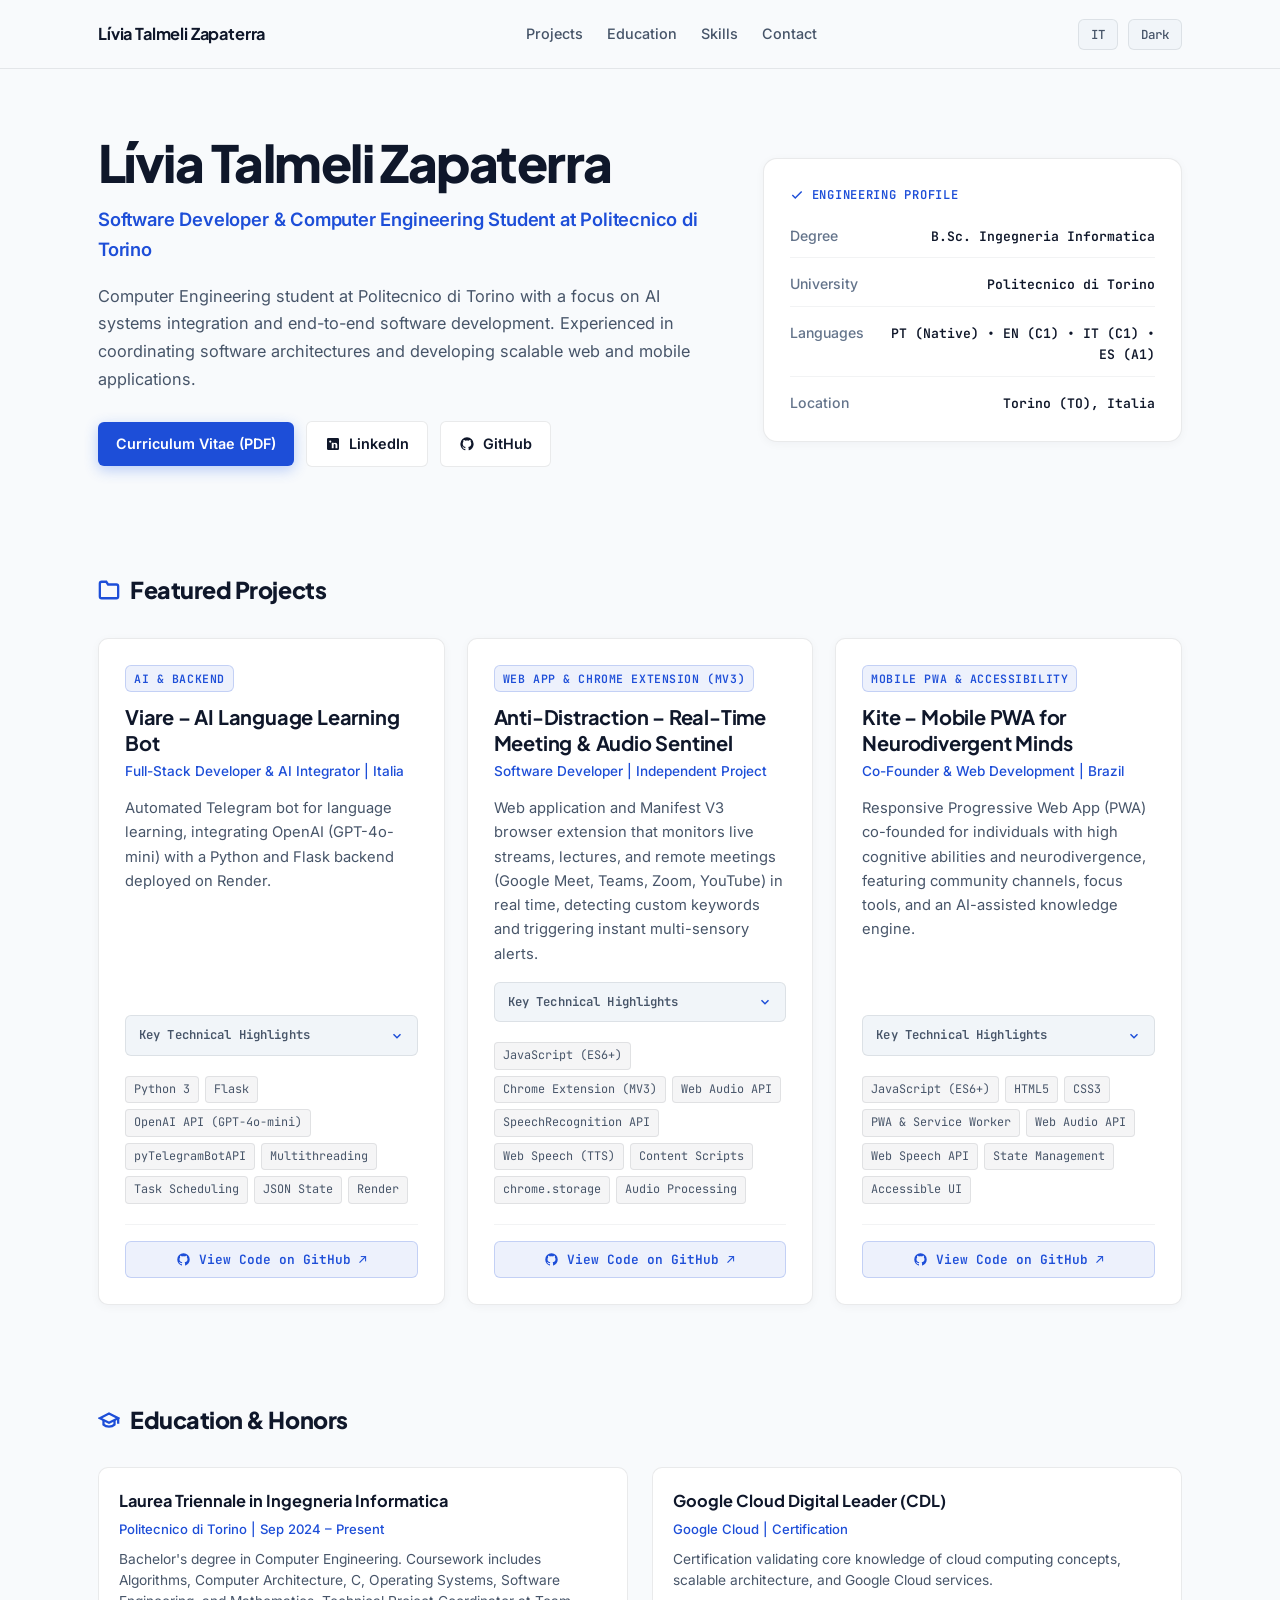
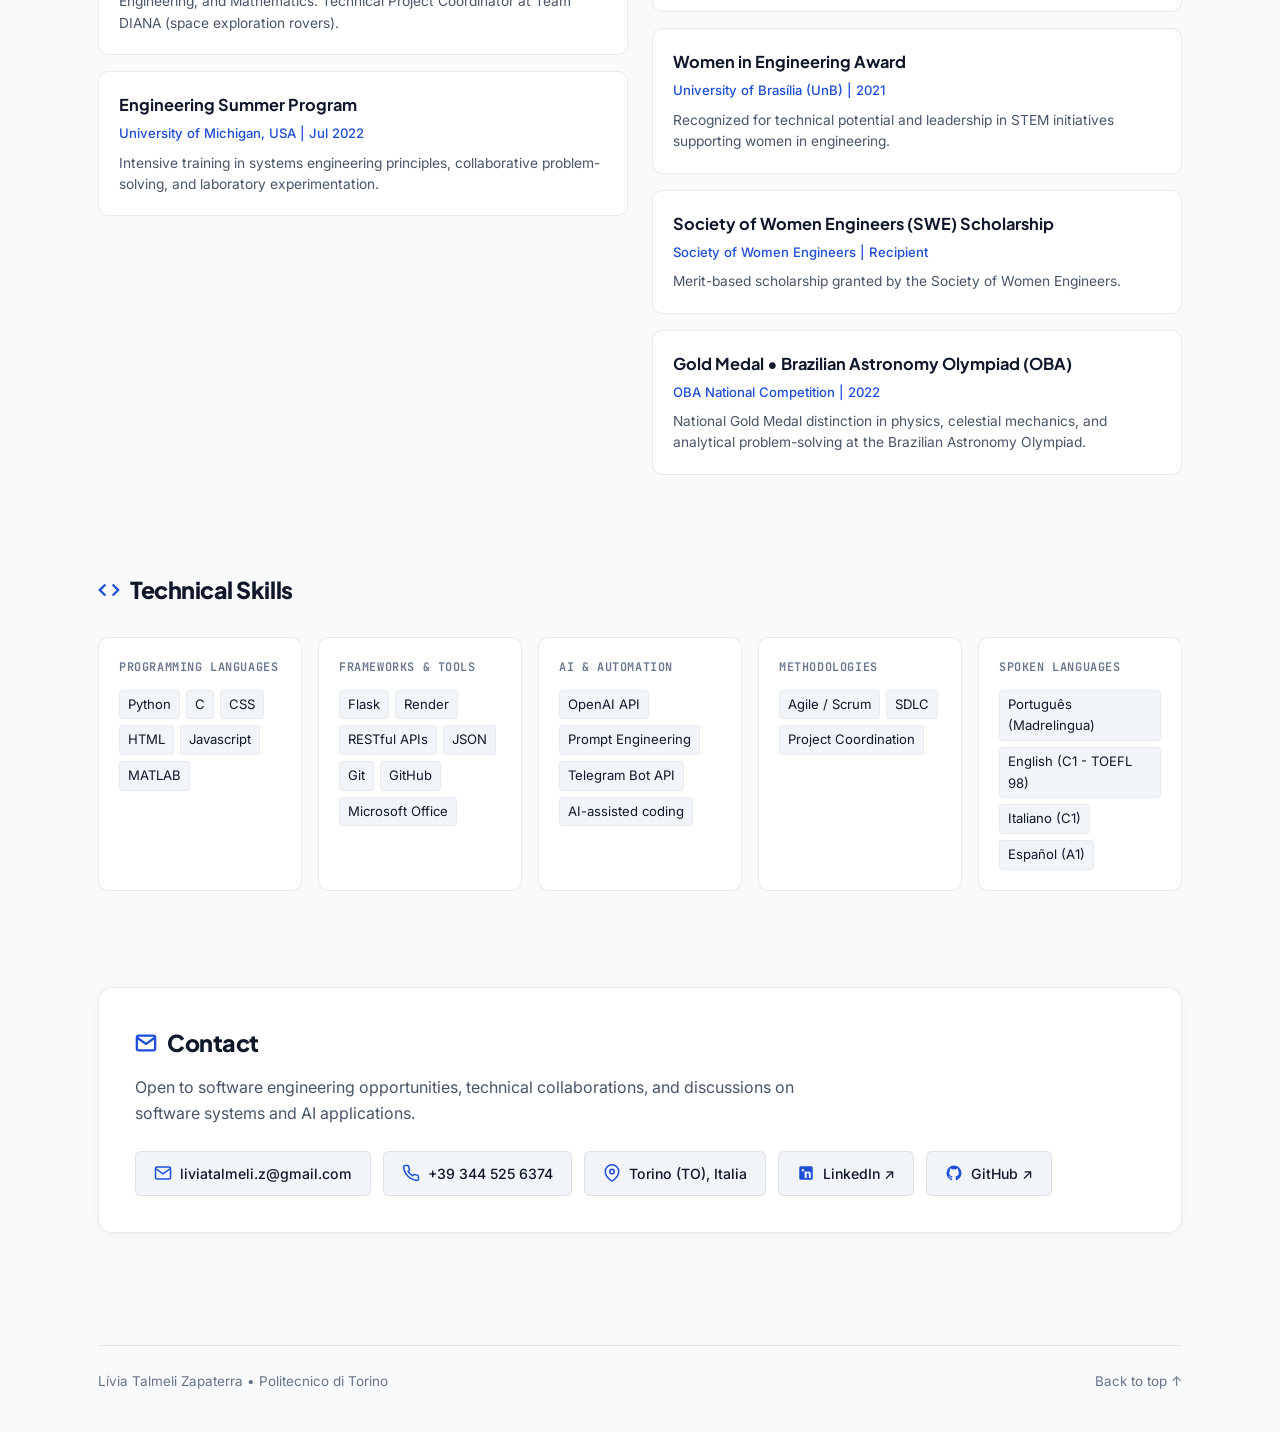
==== index.html @ f9a580f0 "Add files via upload" ====
<!DOCTYPE html>
<html lang="en" data-theme="light">
<head>
  <meta charset="UTF-8">
  <meta name="viewport" content="width=device-width, initial-scale=1.0">
  <title>Lívia Talmeli Zapaterra — Software Developer & Computer Engineering</title>
  <meta name="description" content="Portfolio of Lívia Talmeli Zapaterra — Computer Engineering student at Politecnico di Torino with focus on AI systems integration and end-to-end software development.">
  <meta name="author" content="Lívia Talmeli Zapaterra">

  <!-- Typography -->
  <link rel="preconnect" href="https://fonts.googleapis.com">
  <link rel="preconnect" href="https://fonts.gstatic.com" crossorigin>
  <link href="https://fonts.googleapis.com/css2?family=Inter:wght@400;500;600;700&family=JetBrains+Mono:wght@400;500;600&family=Plus+Jakarta+Sans:wght@600;700;800&display=swap" rel="stylesheet">

  <!-- Favicon / Tab Logo -->
  <link rel="icon" type="image/svg+xml" href="assets/favicon.svg">
  <link rel="icon" type="image/png" sizes="32x32" href="assets/favicon.png">
  <link rel="apple-touch-icon" href="assets/favicon.png">

  <link rel="stylesheet" href="css/style.css">
</head>
<body>

  <!-- Navigation Header -->
  <header class="site-header">
    <div class="container nav-wrap">
      <a href="#home" class="brand-link">
        <span>Lívia Talmeli Zapaterra</span>
      </a>

      <nav class="nav-links">
        <a href="#projects" class="nav-item" data-i18n="navProjects">Projects</a>
        <a href="#education" class="nav-item" data-i18n="navEducation">Education</a>
        <a href="#skills" class="nav-item" data-i18n="navSkills">Skills</a>
        <a href="#contact" class="nav-item" data-i18n="navContact">Contact</a>
      </nav>

      <div class="nav-actions">
        <button id="lang-toggle" class="ctrl-btn" aria-label="Toggle language">IT</button>
        <button id="theme-toggle" class="ctrl-btn" aria-label="Toggle dark/light theme">Dark</button>
      </div>
    </div>
  </header>

  <main class="container">

    <!-- Hero Section (2-Column Architecture) -->
    <section id="home" class="hero-section">
      <div class="hero-grid">

        <!-- Left Column: Biography & Core Actions -->
        <div>
          <h1 class="hero-title">Lívia Talmeli Zapaterra</h1>
          <div class="hero-subtitle" data-i18n="heroSubtitle">
            Software Developer & Computer Engineering Student at Politecnico di Torino
          </div>

          <p class="hero-text" data-i18n="heroText">
            Computer Engineering student at Politecnico di Torino with a focus on AI systems integration and end-to-end software development. Experienced in coordinating software architectures and developing scalable web and mobile applications.
          </p>

          <div class="hero-actions-row">
            <a href="assets/docs/Livia_Talmeli_Zapaterra_CV.html" target="_blank" class="btn-main btn-main-primary" data-i18n="btnResume">
              <svg width="16" height="16" viewBox="0 0 24 24" fill="none" stroke="currentColor" stroke-width="2"><path d="M14 2H6a2 2 0 0 0-2 2v16a2 2 0 0 0 2 2h12a2 2 0 0 0 2-2V8z"></path><polyline points="14 2 14 8 20 8"></polyline><line x1="16" y1="13" x2="8" y2="13"></line><line x1="16" y1="17" x2="8" y2="17"></line></svg>
              <span>Curriculum Vitae (PDF)</span>
            </a>

            <a href="https://www.linkedin.com/in/livia-talmeli-zapaterra" target="_blank" rel="noopener noreferrer" class="btn-main btn-main-outline">
              <svg width="16" height="16" viewBox="0 0 24 24" fill="currentColor"><path d="M19 3a2 2 0 0 1 2 2v14a2 2 0 0 1-2 2H5a2 2 0 0 1-2-2V5a2 2 0 0 1 2-2h14m-.5 15.5v-5.3a3.26 3.26 0 0 0-3.26-3.26c-.85 0-1.84.52-2.28 1.3v-1.11h-2.79v8.37h2.79v-4.93c0-.77.62-1.4 1.39-1.4a1.4 1.4 0 0 1 1.4 1.4v4.93h2.75M6.46 10.9h2.76v8.37H6.46v-8.37M7.84 6.78a1.62 1.62 0 1 0 0 3.24 1.62 1.62 0 0 0 0-3.24z"/></svg>
              <span>LinkedIn</span>
            </a>

            <a href="https://github.com/LiviaTalmeli" target="_blank" rel="noopener noreferrer" class="btn-main btn-main-outline">
              <svg width="16" height="16" viewBox="0 0 24 24" fill="currentColor"><path d="M12 2A10 10 0 0 0 2 12c0 4.42 2.87 8.17 6.84 9.5.5.08.66-.23.66-.5v-1.69c-2.77.6-3.36-1.34-3.36-1.34-.46-1.16-1.11-1.47-1.11-1.47-.91-.62.07-.6.07-.6 1 .07 1.53 1.03 1.53 1.03.87 1.52 2.34 1.07 2.91.83.1-.65.35-1.09.63-1.34-2.22-.25-4.55-1.11-4.55-4.92 0-1.11.38-2 1.03-2.71-.1-.25-.45-1.29.1-2.64 0 0 .84-.27 2.75 1.02.79-.22 1.65-.33 2.5-.33.85 0 1.71.11 2.5.33 1.91-1.29 2.75-1.02 2.75-1.02.55 1.35.2 2.39.1 2.64.65.71 1.03 1.6 1.03 2.71 0 3.82-2.34 4.66-4.57 4.91.36.31.69.92.69 1.85V21c0 .27.16.59.67.5C19.14 20.16 22 16.42 22 12A10 10 0 0 0 12 2z"/></svg>
              <span>GitHub</span>
            </a>
          </div>
        </div>

        <!-- Right Column: Candidate Overview Card -->
        <aside class="hero-overview-card" aria-label="Candidate Overview">
          <div class="overview-card-header">
            <svg width="14" height="14" viewBox="0 0 24 24" fill="none" stroke="currentColor" stroke-width="2.5"><polyline points="20 6 9 17 4 12"></polyline></svg>
            <span data-i18n="overviewCardHeader">Engineering Profile</span>
          </div>

          <div class="overview-item">
            <span class="overview-label" data-i18n="ovDegree">Degree</span>
            <span class="overview-value">B.Sc. Ingegneria Informatica</span>
          </div>

          <div class="overview-item">
            <span class="overview-label" data-i18n="ovUni">University</span>
            <span class="overview-value">Politecnico di Torino</span>
          </div>

          <div class="overview-item">
            <span class="overview-label" data-i18n="ovLanguages">Languages</span>
            <span class="overview-value">PT (Native) • EN (C1) • IT (C1) • ES (A1)</span>
          </div>

          <div class="overview-item">
            <span class="overview-label" data-i18n="ovLocation">Location</span>
            <span class="overview-value">Torino (TO), Italia</span>
          </div>
        </aside>

      </div>
    </section>

    <!-- Selected Projects Section (3 Projects With Code) -->
    <section id="projects" class="section">
      <div class="section-head">
        <h2 class="section-title">
          <svg width="22" height="22" viewBox="0 0 24 24" fill="none" stroke="currentColor" stroke-width="2.5"><path d="M22 19a2 2 0 0 1-2 2H4a2 2 0 0 1-2-2V5a2 2 0 0 1 2-2h5l2 3h9a2 2 0 0 1 2 2z"></path></svg>
          <span data-i18n="secProjectsTitle">Featured Projects</span>
        </h2>
      </div>

      <div class="projects-grid">

        <!-- Project 1: Viare -->
        <article class="project-card" data-category="ai">
          <div class="card-top-meta">
            <span class="card-tag-pill">AI & Backend</span>
          </div>

          <h3 class="project-title">Viare – AI Language Learning Bot</h3>
          <div class="project-affiliation" data-i18n="p1Affiliation">Full-Stack Developer & AI Integrator | Italia</div>

          <p class="project-desc-text" data-i18n="p1Desc">
            Automated Telegram bot for language learning, integrating OpenAI (GPT-4o-mini) with a Python and Flask backend deployed on Render.
          </p>

          <details class="project-details">
            <summary class="project-details-toggle">
              <span class="toggle-text" data-i18n="toggleTechDetails">Key Technical Highlights</span>
              <svg class="toggle-icon" width="14" height="14" viewBox="0 0 24 24" fill="none" stroke="currentColor" stroke-width="2.5"><polyline points="6 9 12 15 18 9"></polyline></svg>
            </summary>
            <div class="project-details-content">
              <ul class="project-key-points">
                <li data-i18n="p1Key1"><strong>Real-Time Grammar Correction:</strong> Monitors group chat messages and validates Italian syntax using OpenAI (GPT-4o-mini). Sends structured corrections (error, fix, explanation) via private message (DM) to encourage learning without public embarrassment.</li>
                <li data-i18n="p1Key2"><strong>Dynamic Daily Challenges:</strong> Automated background scheduler that creates daily conversation prompts across weighted difficulty levels (A1 to B1) and everyday Italian scenarios, tracking history in JSON to prevent repetition.</li>
                <li data-i18n="p1Key3"><strong>Multithreaded Cloud Architecture:</strong> Concurrently runs the Flask web server (for Render cloud health checks), the Telegram long-polling service, and the background task scheduler in a single thread-safe Python process.</li>
              </ul>
            </div>
          </details>

          <div class="tech-badges-wrap">
            <span class="tech-badge">Python 3</span>
            <span class="tech-badge">Flask</span>
            <span class="tech-badge">OpenAI API (GPT-4o-mini)</span>
            <span class="tech-badge">pyTelegramBotAPI</span>
            <span class="tech-badge">Multithreading</span>
            <span class="tech-badge">Task Scheduling</span>
            <span class="tech-badge">JSON State</span>
            <span class="tech-badge">Render</span>
          </div>

          <div class="card-code-action">
            <a href="https://github.com/LiviaTalmeli/tutor-italiano" target="_blank" rel="noopener noreferrer" class="btn-code-link">
              <svg width="15" height="15" viewBox="0 0 24 24" fill="currentColor"><path d="M12 2A10 10 0 0 0 2 12c0 4.42 2.87 8.17 6.84 9.5.5.08.66-.23.66-.5v-1.69c-2.77.6-3.36-1.34-3.36-1.34-.46-1.16-1.11-1.47-1.11-1.47-.91-.62.07-.6.07-.6 1 .07 1.53 1.03 1.53 1.03.87 1.52 2.34 1.07 2.91.83.1-.65.35-1.09.63-1.34-2.22-.25-4.55-1.11-4.55-4.92 0-1.11.38-2 1.03-2.71-.1-.25-.45-1.29.1-2.64 0 0 .84-.27 2.75 1.02.79-.22 1.65-.33 2.5-.33.85 0 1.71.11 2.5.33 1.91-1.29 2.75-1.02 2.75-1.02.55 1.35.2 2.39.1 2.64.65.71 1.03 1.6 1.03 2.71 0 3.82-2.34 4.66-4.57 4.91.36.31.69.92.69 1.85V21c0 .27.16.59.67.5C19.14 20.16 22 16.42 22 12A10 10 0 0 0 12 2z"/></svg>
              <span data-i18n="btnViewCode">View Code on GitHub ↗</span>
            </a>
          </div>
        </article>

        <!-- Project 2: Anti-Distraction Sentinel -->
        <article class="project-card" data-category="audio-extension">
          <div class="card-top-meta">
            <span class="card-tag-pill">Web App & Chrome Extension (MV3)</span>
          </div>

          <h3 class="project-title">Anti-Distraction – Real-Time Meeting & Audio Sentinel</h3>
          <div class="project-affiliation">Software Developer | Independent Project</div>

          <p class="project-desc-text" data-i18n="p2Desc">
            Web application and Manifest V3 browser extension that monitors live streams, lectures, and remote meetings (Google Meet, Teams, Zoom, YouTube) in real time, detecting custom keywords and triggering instant multi-sensory alerts.
          </p>

          <details class="project-details">
            <summary class="project-details-toggle">
              <span class="toggle-text" data-i18n="toggleTechDetails">Key Technical Highlights</span>
              <svg class="toggle-icon" width="14" height="14" viewBox="0 0 24 24" fill="none" stroke="currentColor" stroke-width="2.5"><polyline points="6 9 12 15 18 9"></polyline></svg>
            </summary>
            <div class="project-details-content">
              <ul class="project-key-points">
                <li data-i18n="p2Key1"><strong>Real-Time Stream Monitoring & Subtitle Extraction:</strong> Manifest V3 browser extension with content scripts targeting live caption streams in Google Meet, Teams, Zoom, and YouTube, alongside a browser engine for local audio/video file processing.</li>
                <li data-i18n="p2Key2"><strong>Multi-Sensory Alert Pipeline:</strong> Instantaneous dispatch of coordinated alerts upon keyword detection—synthesizing alert frequencies via the Web Audio API, flashing peripheral screen borders, sending system desktop notifications, and triggering native Web Speech TTS.</li>
                <li data-i18n="p2Key3"><strong>Bi-Directional State Sync & Audio Gain:</strong> Seamless bi-directional synchronization between the web dashboard and extension popup via chrome.storage.local, with real-time decibel VU meter visualization and customizable audio gain (1x–5x).</li>
              </ul>
            </div>
          </details>

          <div class="tech-badges-wrap">
            <span class="tech-badge">JavaScript (ES6+)</span>
            <span class="tech-badge">Chrome Extension (MV3)</span>
            <span class="tech-badge">Web Audio API</span>
            <span class="tech-badge">SpeechRecognition API</span>
            <span class="tech-badge">Web Speech (TTS)</span>
            <span class="tech-badge">Content Scripts</span>
            <span class="tech-badge">chrome.storage</span>
            <span class="tech-badge">Audio Processing</span>
          </div>

          <div class="card-code-action">
            <a href="https://github.com/LiviaTalmeli/anti-distraction" target="_blank" rel="noopener noreferrer" class="btn-code-link">
              <svg width="15" height="15" viewBox="0 0 24 24" fill="currentColor"><path d="M12 2A10 10 0 0 0 2 12c0 4.42 2.87 8.17 6.84 9.5.5.08.66-.23.66-.5v-1.69c-2.77.6-3.36-1.34-3.36-1.34-.46-1.16-1.11-1.47-1.11-1.47-.91-.62.07-.6.07-.6 1 .07 1.53 1.03 1.53 1.03.87 1.52 2.34 1.07 2.91.83.1-.65.35-1.09.63-1.34-2.22-.25-4.55-1.11-4.55-4.92 0-1.11.38-2 1.03-2.71-.1-.25-.45-1.29.1-2.64 0 0 .84-.27 2.75 1.02.79-.22 1.65-.33 2.5-.33.85 0 1.71.11 2.5.33 1.91-1.29 2.75-1.02 2.75-1.02.55 1.35.2 2.39.1 2.64.65.71 1.03 1.6 1.03 2.71 0 3.82-2.34 4.66-4.57 4.91.36.31.69.92.69 1.85V21c0 .27.16.59.67.5C19.14 20.16 22 16.42 22 12A10 10 0 0 0 12 2z"/></svg>
              <span data-i18n="btnViewCode">View Code on GitHub ↗</span>
            </a>
          </div>
        </article>

        <!-- Project 3: Kite -->
        <article class="project-card" data-category="platform">
          <div class="card-top-meta">
            <span class="card-tag-pill">Mobile PWA & Accessibility</span>
          </div>

          <h3 class="project-title">Kite – Mobile PWA for Neurodivergent Minds</h3>
          <div class="project-affiliation" data-i18n="p3Affiliation">Co-Founder & Web Development | Brazil</div>

          <p class="project-desc-text" data-i18n="p3Desc">
            Responsive Progressive Web App (PWA) co-founded for individuals with high cognitive abilities and neurodivergence, featuring community channels, focus tools, and an AI-assisted knowledge engine.
          </p>

          <details class="project-details">
            <summary class="project-details-toggle">
              <span class="toggle-text" data-i18n="toggleTechDetails">Key Technical Highlights</span>
              <svg class="toggle-icon" width="14" height="14" viewBox="0 0 24 24" fill="none" stroke="currentColor" stroke-width="2.5"><polyline points="6 9 12 15 18 9"></polyline></svg>
            </summary>
            <div class="project-details-content">
              <ul class="project-key-points">
                <li data-i18n="p3Key1"><strong>Progressive Web App Architecture:</strong> Built as an installable PWA with Service Worker offline caching, responsive mobile-first architecture, smartphone simulator, and local state persistence via localStorage.</li>
                <li data-i18n="p3Key2"><strong>Regulation & Audio Tools (Web Audio API):</strong> Synthesizes real-time soundscapes mathematically in-browser (Pink noise, 40Hz Gamma wave) using the Web Audio API without external audio files, alongside a 4-7-8 guided breathing visualizer and hyperfocus timers.</li>
                <li data-i18n="p3Key3"><strong>Community & Specialized AI:</strong> Features thematic channels with neurodivergent tone indicators (/gen, /srs) and an integrated assistant with native Web Speech synthesis for accessible reading.</li>
              </ul>
            </div>
          </details>

          <div class="tech-badges-wrap">
            <span class="tech-badge">JavaScript (ES6+)</span>
            <span class="tech-badge">HTML5</span>
            <span class="tech-badge">CSS3</span>
            <span class="tech-badge">PWA & Service Worker</span>
            <span class="tech-badge">Web Audio API</span>
            <span class="tech-badge">Web Speech API</span>
            <span class="tech-badge">State Management</span>
            <span class="tech-badge">Accessible UI</span>
          </div>

          <div class="card-code-action">
            <a href="https://github.com/LiviaTalmeli/kite-app" target="_blank" rel="noopener noreferrer" class="btn-code-link">
              <svg width="15" height="15" viewBox="0 0 24 24" fill="currentColor"><path d="M12 2A10 10 0 0 0 2 12c0 4.42 2.87 8.17 6.84 9.5.5.08.66-.23.66-.5v-1.69c-2.77.6-3.36-1.34-3.36-1.34-.46-1.16-1.11-1.47-1.11-1.47-.91-.62.07-.6.07-.6 1 .07 1.53 1.03 1.53 1.03.87 1.52 2.34 1.07 2.91.83.1-.65.35-1.09.63-1.34-2.22-.25-4.55-1.11-4.55-4.92 0-1.11.38-2 1.03-2.71-.1-.25-.45-1.29.1-2.64 0 0 .84-.27 2.75 1.02.79-.22 1.65-.33 2.5-.33.85 0 1.71.11 2.5.33 1.91-1.29 2.75-1.02 2.75-1.02.55 1.35.2 2.39.1 2.64.65.71 1.03 1.6 1.03 2.71 0 3.82-2.34 4.66-4.57 4.91.36.31.69.92.69 1.85V21c0 .27.16.59.67.5C19.14 20.16 22 16.42 22 12A10 10 0 0 0 12 2z"/></svg>
              <span data-i18n="btnViewCode">View Code on GitHub ↗</span>
            </a>
          </div>
        </article>

      </div>
    </section>

    <!-- Education & Honors (2-Column Grid) -->
    <section id="education" class="section">
      <div class="section-head">
        <h2 class="section-title">
          <svg width="22" height="22" viewBox="0 0 24 24" fill="none" stroke="currentColor" stroke-width="2.5"><path d="M22 10v6M2 10l10-5 10 5-10 5z"></path><path d="M6 12v5c3 3 9 3 12 0v-5"></path></svg>
          <span data-i18n="secEduTitle">Education & Honors</span>
        </h2>
      </div>

      <div class="edu-honors-grid">

        <!-- Column 1: Education -->
        <div class="info-column">
          <div class="info-box">
            <h3 class="info-box-title">Laurea Triennale in Ingegneria Informatica</h3>
            <div class="info-box-meta">Politecnico di Torino | Sep 2024 – Present</div>
            <p class="info-box-desc" data-i18n="eduPoliDesc">
              Bachelor's degree in Computer Engineering. Coursework includes Algorithms, Computer Architecture, C, Operating Systems, Software Engineering, and Mathematics. Technical Project Coordinator at Team DIANA (space exploration rovers).
            </p>
          </div>

          <div class="info-box">
            <h3 class="info-box-title">Engineering Summer Program</h3>
            <div class="info-box-meta">University of Michigan, USA | Jul 2022</div>
            <p class="info-box-desc" data-i18n="eduMichDesc">
              Intensive training in systems engineering principles, collaborative problem-solving, and laboratory experimentation.
            </p>
          </div>
        </div>

        <!-- Column 2: Certifications & Honors -->
        <div class="info-column">
          <div class="info-box">
            <h3 class="info-box-title">Google Cloud Digital Leader (CDL)</h3>
            <div class="info-box-meta">Google Cloud | Certification</div>
            <p class="info-box-desc" data-i18n="certGcpDesc">
              Certification validating core knowledge of cloud computing concepts, scalable architecture, and Google Cloud services.
            </p>
          </div>

          <div class="info-box">
            <h3 class="info-box-title">Women in Engineering Award</h3>
            <div class="info-box-meta">University of Brasília (UnB) | 2021</div>
            <p class="info-box-desc" data-i18n="awardUnbDesc">
              Recognized for technical potential and leadership in STEM initiatives supporting women in engineering.
            </p>
          </div>

          <div class="info-box">
            <h3 class="info-box-title">Society of Women Engineers (SWE) Scholarship</h3>
            <div class="info-box-meta">Society of Women Engineers | Recipient</div>
            <p class="info-box-desc" data-i18n="awardSweDesc">
              Merit-based scholarship granted by the Society of Women Engineers.
            </p>
          </div>

          <div class="info-box">
            <h3 class="info-box-title">Gold Medal • Brazilian Astronomy Olympiad (OBA)</h3>
            <div class="info-box-meta">OBA National Competition | 2022</div>
            <p class="info-box-desc" data-i18n="awardObaDesc">
              National Gold Medal distinction in physics, celestial mechanics, and analytical problem-solving at the Brazilian Astronomy Olympiad.
            </p>
          </div>
        </div>

      </div>
    </section>

    <!-- Skills Section -->
    <section id="skills" class="section">
      <div class="section-head">
        <h2 class="section-title">
          <svg width="22" height="22" viewBox="0 0 24 24" fill="none" stroke="currentColor" stroke-width="2.5"><polyline points="16 18 22 12 16 6"></polyline><polyline points="8 6 2 12 8 18"></polyline></svg>
          <span data-i18n="secSkillsTitle">Technical Skills</span>
        </h2>
      </div>

      <div class="skills-grid">
        <div class="skill-category-card">
          <h3 class="skill-cat-title" data-i18n="catLang">Programming Languages</h3>
          <div class="skill-chips-wrap">
            <span class="skill-chip">Python</span>
            <span class="skill-chip">C</span>
            <span class="skill-chip">CSS</span>
            <span class="skill-chip">HTML</span>
            <span class="skill-chip">Javascript</span>
            <span class="skill-chip">MATLAB</span>
          </div>
        </div>

        <div class="skill-category-card">
          <h3 class="skill-cat-title" data-i18n="catTech">Frameworks & Tools</h3>
          <div class="skill-chips-wrap">
            <span class="skill-chip">Flask</span>
            <span class="skill-chip">Render</span>
            <span class="skill-chip">RESTful APIs</span>
            <span class="skill-chip">JSON</span>
            <span class="skill-chip">Git</span>
            <span class="skill-chip">GitHub</span>
            <span class="skill-chip">Microsoft Office</span>
          </div>
        </div>

        <div class="skill-category-card">
          <h3 class="skill-cat-title" data-i18n="catAI">AI & Automation</h3>
          <div class="skill-chips-wrap">
            <span class="skill-chip">OpenAI API</span>
            <span class="skill-chip">Prompt Engineering</span>
            <span class="skill-chip">Telegram Bot API</span>
            <span class="skill-chip">AI-assisted coding</span>
          </div>
        </div>

        <div class="skill-category-card">
          <h3 class="skill-cat-title" data-i18n="catMethod">Methodologies</h3>
          <div class="skill-chips-wrap">
            <span class="skill-chip">Agile / Scrum</span>
            <span class="skill-chip">SDLC</span>
            <span class="skill-chip">Project Coordination</span>
          </div>
        </div>

        <div class="skill-category-card">
          <h3 class="skill-cat-title" data-i18n="catSpoken">Spoken Languages</h3>
          <div class="skill-chips-wrap">
            <span class="skill-chip">Português (Madrelingua)</span>
            <span class="skill-chip">English (C1 - TOEFL 98)</span>
            <span class="skill-chip">Italiano (C1)</span>
            <span class="skill-chip">Español (A1)</span>
          </div>
        </div>
      </div>
    </section>

    <!-- Contact Section -->
    <section id="contact" class="section">
      <div class="contact-card-box">
        <h2 class="section-title" style="margin-bottom: 12px;">
          <svg width="22" height="22" viewBox="0 0 24 24" fill="none" stroke="currentColor" stroke-width="2.5"><path d="M4 4h16c1.1 0 2 .9 2 2v12c0 1.1-.9 2-2 2H4c-1.1 0-2-.9-2-2V6c0-1.1.9-2 2-2z"></path><polyline points="22,6 12,13 2,6"></polyline></svg>
          <span data-i18n="secContactTitle">Contact</span>
        </h2>
        <p class="contact-intro-text" data-i18n="contactIntro">
          Open to software engineering opportunities, technical collaborations, and discussions on software systems and AI applications.
        </p>

        <div class="contact-pills-row">
          <a href="mailto:liviatalmeli.z@gmail.com" class="contact-pill-item">
            <svg width="18" height="18" viewBox="0 0 24 24" fill="none" stroke="currentColor" stroke-width="2"><path d="M4 4h16c1.1 0 2 .9 2 2v12c0 1.1-.9 2-2 2H4c-1.1 0-2-.9-2-2V6c0-1.1.9-2 2-2z"></path><polyline points="22,6 12,13 2,6"></polyline></svg>
            <span>liviatalmeli.z@gmail.com</span>
          </a>

          <a href="tel:+393445256374" class="contact-pill-item">
            <svg width="18" height="18" viewBox="0 0 24 24" fill="none" stroke="currentColor" stroke-width="2"><path d="M22 16.92v3a2 2 0 0 1-2.18 2 19.79 19.79 0 0 1-8.63-3.07 19.5 19.5 0 0 1-6-6 19.79 19.79 0 0 1-3.07-8.67A2 2 0 0 1 4.11 2h3a2 2 0 0 1 2 1.72 12.84 12.84 0 0 0 .7 2.81 2 2 0 0 1-.45 2.11L8.09 9.91a16 16 0 0 0 6 6l1.27-1.27a2 2 0 0 1 2.11-.45 12.84 12.84 0 0 0 2.81.7A2 2 0 0 1 22 16.92z"></path></svg>
            <span>+39 344 525 6374</span>
          </a>

          <div class="contact-pill-item" style="cursor: default;">
            <svg width="18" height="18" viewBox="0 0 24 24" fill="none" stroke="currentColor" stroke-width="2"><path d="M21 10c0 7-9 13-9 13s-9-6-9-13a9 9 0 0 1 18 0z"></path><circle cx="12" cy="10" r="3"></circle></svg>
            <span>Torino (TO), Italia</span>
          </div>

          <a href="https://www.linkedin.com/in/livia-talmeli-zapaterra" target="_blank" rel="noopener noreferrer" class="contact-pill-item">
            <svg width="18" height="18" viewBox="0 0 24 24" fill="currentColor"><path d="M19 3a2 2 0 0 1 2 2v14a2 2 0 0 1-2 2H5a2 2 0 0 1-2-2V5a2 2 0 0 1 2-2h14m-.5 15.5v-5.3a3.26 3.26 0 0 0-3.26-3.26c-.85 0-1.84.52-2.28 1.3v-1.11h-2.79v8.37h2.79v-4.93c0-.77.62-1.4 1.39-1.4a1.4 1.4 0 0 1 1.4 1.4v4.93h2.75M6.46 10.9h2.76v8.37H6.46v-8.37M7.84 6.78a1.62 1.62 0 1 0 0 3.24 1.62 1.62 0 0 0 0-3.24z"/></svg>
            <span>LinkedIn ↗</span>
          </a>

          <a href="https://github.com/LiviaTalmeli" target="_blank" rel="noopener noreferrer" class="contact-pill-item">
            <svg width="18" height="18" viewBox="0 0 24 24" fill="currentColor"><path d="M12 2A10 10 0 0 0 2 12c0 4.42 2.87 8.17 6.84 9.5.5.08.66-.23.66-.5v-1.69c-2.77.6-3.36-1.34-3.36-1.34-.46-1.16-1.11-1.47-1.11-1.47-.91-.62.07-.6.07-.6 1 .07 1.53 1.03 1.53 1.03.87 1.52 2.34 1.07 2.91.83.1-.65.35-1.09.63-1.34-2.22-.25-4.55-1.11-4.55-4.92 0-1.11.38-2 1.03-2.71-.1-.25-.45-1.29.1-2.64 0 0 .84-.27 2.75 1.02.79-.22 1.65-.33 2.5-.33.85 0 1.71.11 2.5.33 1.91-1.29 2.75-1.02 2.75-1.02.55 1.35.2 2.39.1 2.64.65.71 1.03 1.6 1.03 2.71 0 3.82-2.34 4.66-4.57 4.91.36.31.69.92.69 1.85V21c0 .27.16.59.67.5C19.14 20.16 22 16.42 22 12A10 10 0 0 0 12 2z"/></svg>
            <span>GitHub ↗</span>
          </a>
        </div>
      </div>
    </section>

    <!-- Footer -->
    <footer class="site-footer">
      <div>Lívia Talmeli Zapaterra • Politecnico di Torino</div>
      <a href="#home" class="footer-back-top">Back to top ↑</a>
    </footer>

  </main>

  <script src="js/main.js"></script>
</body>
</html>
---- css/style.css ----
/* ==========================================================================
   LÍVIA TALMELI ZAPATERRA — SOFTWARE ENGINEERING PORTFOLIO
   Neuroscience-Informed Palette (Trust, Analytical Competence & Precision)
   Balanced Wide Desktop Layout (1140px) with 2-Column Grid Architecture
   ========================================================================== */

:root {
  /* Dark Theme (Default) — Deep Slate & Precision Cobalt Sapphire */
  --bg-page: #0a0d14;
  --bg-surface: #101522;
  --bg-card: #151c2e;
  --bg-card-hover: #1c253d;
  --bg-pill: rgba(255, 255, 255, 0.05);

  --border: rgba(255, 255, 255, 0.08);
  --border-subtle: rgba(255, 255, 255, 0.05);
  --border-hover: rgba(96, 165, 250, 0.4);

  --text-primary: #f8fafc;
  --text-secondary: #94a3b8;
  --text-tertiary: #64748b;
  --text-inverse: #0a0d14;

  /* Neuroscience Accent: Royal Cobalt / Sapphire
     Proven to evoke trust, technical competence, analytical rigor and intelligence */
  --accent: #3b82f6;
  --accent-soft: rgba(59, 130, 246, 0.12);
  --accent-hover: #60a5fa;
  --accent-border: rgba(59, 130, 246, 0.25);

  --font-sans: 'Inter', -apple-system, BlinkMacSystemFont, 'Segoe UI', Roboto, sans-serif;
  --font-display: 'Plus Jakarta Sans', var(--font-sans);
  --font-mono: 'JetBrains Mono', monospace;

  /* Modern Wide Grid Layout */
  --container-width: 1140px;
  --radius-sm: 6px;
  --radius-md: 10px;
  --radius-lg: 14px;
  --radius-pill: 9999px;

  --shadow-card: 0 4px 16px rgba(0, 0, 0, 0.35);
  --shadow-hover: 0 12px 32px -4px rgba(0, 0, 0, 0.55);
  --transition: 180ms cubic-bezier(0.16, 1, 0.3, 1);
}

[data-theme="light"] {
  /* Light Theme — Crisp Slate White & Deep Sapphire */
  --bg-page: #f8fafc;
  --bg-surface: #f1f5f9;
  --bg-card: #ffffff;
  --bg-card-hover: #ffffff;
  --bg-pill: rgba(15, 23, 42, 0.04);

  --border: rgba(15, 23, 42, 0.09);
  --border-subtle: rgba(15, 23, 42, 0.05);
  --border-hover: rgba(37, 99, 235, 0.4);

  --text-primary: #0f172a;
  --text-secondary: #475569;
  --text-tertiary: #64748b;
  --text-inverse: #ffffff;

  --accent: #1d4ed8;
  --accent-soft: rgba(29, 78, 216, 0.08);
  --accent-hover: #2563eb;
  --accent-border: rgba(29, 78, 216, 0.2);

  --shadow-card: 0 2px 10px rgba(15, 23, 42, 0.04);
  --shadow-hover: 0 12px 28px -4px rgba(15, 23, 42, 0.1);
}

/* ==========================================================================
   Base Styles & Reset
   ========================================================================== */
*, *::before, *::after {
  box-sizing: border-box;
  margin: 0;
  padding: 0;
}

html {
  font-size: 16px;
  scroll-behavior: smooth;
  scroll-padding-top: 84px;
  -webkit-font-smoothing: antialiased;
  -moz-osx-font-smoothing: grayscale;
}

body {
  font-family: var(--font-sans);
  background-color: var(--bg-page);
  color: var(--text-primary);
  line-height: 1.65;
  transition: background-color var(--transition), color var(--transition);
  min-height: 100vh;
}

a {
  color: inherit;
  text-decoration: none;
  transition: color var(--transition);
}

button {
  font-family: inherit;
  border: none;
  background: none;
  cursor: pointer;
  color: inherit;
}

.container {
  max-width: var(--container-width);
  margin: 0 auto;
  padding: 0 28px;
}

/* ==========================================================================
   Header & Navigation
   ========================================================================== */
.site-header {
  position: sticky;
  top: 0;
  background-color: rgba(10, 13, 20, 0.88);
  backdrop-filter: blur(14px);
  -webkit-backdrop-filter: blur(14px);
  border-bottom: 1px solid var(--border);
  z-index: 100;
  transition: background-color var(--transition), border-color var(--transition);
}

[data-theme="light"] .site-header {
  background-color: rgba(248, 250, 252, 0.9);
}

.nav-wrap {
  display: flex;
  align-items: center;
  justify-content: space-between;
  height: 68px;
}

.brand-link {
  display: flex;
  align-items: center;
  gap: 12px;
  font-family: var(--font-display);
  font-weight: 700;
  font-size: 1.02rem;
  letter-spacing: -0.01em;
  color: var(--text-primary);
}

.brand-badge {
  width: 32px;
  height: 32px;
  border-radius: var(--radius-sm);
  background-color: var(--accent-soft);
  color: var(--accent);
  display: flex;
  align-items: center;
  justify-content: center;
  font-family: var(--font-mono);
  font-size: 0.82rem;
  font-weight: 700;
  border: 1px solid var(--accent-border);
}

.nav-links {
  display: flex;
  align-items: center;
  gap: 24px;
}

.nav-item {
  font-size: 0.9rem;
  color: var(--text-secondary);
  transition: color var(--transition);
  font-weight: 500;
}

.nav-item:hover {
  color: var(--accent);
}

.nav-actions {
  display: flex;
  align-items: center;
  gap: 10px;
}

.ctrl-btn {
  display: inline-flex;
  align-items: center;
  justify-content: center;
  padding: 6px 12px;
  border-radius: var(--radius-sm);
  border: 1px solid var(--border);
  background-color: var(--bg-surface);
  color: var(--text-secondary);
  font-family: var(--font-mono);
  font-size: 0.78rem;
  font-weight: 500;
  transition: all var(--transition);
  gap: 6px;
}

.ctrl-btn:hover {
  border-color: var(--border-hover);
  color: var(--text-primary);
  background-color: var(--bg-card);
}

/* ==========================================================================
   Hero Section (2-Column Balanced Architecture)
   ========================================================================== */
.hero-section {
  padding: 64px 0 56px;
}

.hero-grid {
  display: grid;
  grid-template-columns: 1.25fr 0.85fr;
  gap: 48px;
  align-items: center;
}

@media (max-width: 900px) {
  .hero-grid {
    grid-template-columns: 1fr;
    gap: 36px;
  }
}

.hero-title {
  font-family: var(--font-display);
  font-size: clamp(2.3rem, 4.2vw, 3.2rem);
  font-weight: 800;
  letter-spacing: -0.03em;
  line-height: 1.15;
  margin-bottom: 12px;
  color: var(--text-primary);
}

.hero-subtitle {
  font-size: 1.15rem;
  color: var(--accent);
  font-weight: 600;
  margin-bottom: 18px;
  letter-spacing: -0.01em;
}

.hero-text {
  font-size: 1.02rem;
  color: var(--text-secondary);
  line-height: 1.7;
  margin-bottom: 28px;
}

.hero-actions-row {
  display: flex;
  flex-wrap: wrap;
  align-items: center;
  gap: 12px;
}

.btn-main {
  display: inline-flex;
  align-items: center;
  gap: 8px;
  padding: 10px 18px;
  border-radius: var(--radius-sm);
  font-size: 0.9rem;
  font-weight: 600;
  transition: all var(--transition);
}

.btn-main-primary {
  background-color: var(--accent);
  color: #ffffff;
  box-shadow: 0 4px 14px rgba(37, 99, 235, 0.3);
}

.btn-main-primary:hover {
  background-color: var(--accent-hover);
  transform: translateY(-1px);
  box-shadow: 0 6px 20px rgba(37, 99, 235, 0.4);
}

.btn-main-outline {
  background-color: var(--bg-card);
  border: 1px solid var(--border);
  color: var(--text-primary);
}

.btn-main-outline:hover {
  border-color: var(--border-hover);
  background-color: var(--bg-card-hover);
  transform: translateY(-1px);
}

.inline-copy-indicator {
  font-size: 0.76rem;
  font-family: var(--font-mono);
  color: #38bdf8;
  margin-left: 4px;
  opacity: 0;
  transition: opacity var(--transition);
}

.inline-copy-indicator.visible {
  opacity: 1;
}

/* Candidate Fast-Facts Card (Right Column) */
.hero-overview-card {
  background-color: var(--bg-card);
  border: 1px solid var(--border);
  border-radius: var(--radius-lg);
  padding: 26px;
  box-shadow: var(--shadow-card);
  display: flex;
  flex-direction: column;
  gap: 14px;
}

.overview-card-header {
  font-family: var(--font-mono);
  font-size: 0.76rem;
  font-weight: 600;
  text-transform: uppercase;
  letter-spacing: 0.06em;
  color: var(--accent);
  margin-bottom: 4px;
  display: flex;
  align-items: center;
  gap: 8px;
}

.overview-item {
  display: flex;
  justify-content: space-between;
  align-items: baseline;
  font-size: 0.88rem;
  padding-bottom: 10px;
  border-bottom: 1px solid var(--border-subtle);
  gap: 16px;
}

.overview-item:last-child {
  border-bottom: none;
  padding-bottom: 0;
}

.overview-label {
  color: var(--text-tertiary);
  font-weight: 500;
}

.overview-value {
  color: var(--text-primary);
  font-weight: 600;
  text-align: right;
  font-family: var(--font-mono);
  font-size: 0.82rem;
}

/* ==========================================================================
   Section Headers & Interactive Filter
   ========================================================================== */
.section {
  padding: 48px 0;
}

.section-head {
  display: flex;
  align-items: flex-end;
  justify-content: space-between;
  flex-wrap: wrap;
  gap: 16px;
  margin-bottom: 28px;
}

.section-title {
  font-family: var(--font-display);
  font-size: 1.45rem;
  font-weight: 800;
  letter-spacing: -0.02em;
  color: var(--text-primary);
  display: flex;
  align-items: center;
  gap: 10px;
}

.section-title svg {
  color: var(--accent);
}

.filter-group {
  display: flex;
  flex-wrap: wrap;
  gap: 8px;
}

.filter-btn {
  font-family: var(--font-mono);
  font-size: 0.78rem;
  padding: 5px 12px;
  border-radius: var(--radius-pill);
  border: 1px solid var(--border);
  background-color: var(--bg-surface);
  color: var(--text-secondary);
  transition: all var(--transition);
}

.filter-btn:hover {
  color: var(--text-primary);
  border-color: var(--border-hover);
}

.filter-btn.active {
  background-color: var(--accent);
  color: #ffffff;
  border-color: var(--accent);
}

/* ==========================================================================
   Projects Section (2-Column Grid on Desktop)
   ========================================================================== */
.projects-grid {
  display: grid;
  grid-template-columns: repeat(3, 1fr);
  gap: 22px;
}

@media (max-width: 980px) {
  .projects-grid {
    grid-template-columns: repeat(2, 1fr);
  }
}

@media (max-width: 680px) {
  .projects-grid {
    grid-template-columns: 1fr;
  }
}

.project-card {
  background-color: var(--bg-card);
  border: 1px solid var(--border);
  border-radius: var(--radius-md);
  padding: 26px;
  box-shadow: var(--shadow-card);
  transition: all var(--transition);
  display: flex;
  flex-direction: column;
}

.project-card:hover {
  border-color: var(--border-hover);
  box-shadow: var(--shadow-hover);
  transform: translateY(-2px);
}

.card-top-meta {
  display: flex;
  align-items: center;
  justify-content: space-between;
  margin-bottom: 12px;
}

.card-tag-pill {
  font-family: var(--font-mono);
  font-size: 0.72rem;
  font-weight: 600;
  text-transform: uppercase;
  letter-spacing: 0.05em;
  color: var(--accent);
  background-color: var(--accent-soft);
  padding: 3px 8px;
  border-radius: var(--radius-sm);
  border: 1px solid var(--accent-border);
}

.card-period {
  font-family: var(--font-mono);
  font-size: 0.76rem;
  color: var(--text-tertiary);
}

.project-title {
  font-family: var(--font-display);
  font-size: 1.25rem;
  font-weight: 700;
  color: var(--text-primary);
  margin-bottom: 4px;
  letter-spacing: -0.01em;
  line-height: 1.3;
}

.project-affiliation {
  font-size: 0.85rem;
  color: var(--accent);
  font-weight: 500;
  margin-bottom: 14px;
}

.project-desc-text {
  font-size: 0.92rem;
  color: var(--text-secondary);
  line-height: 1.65;
  margin-bottom: 16px;
}

/* Expandable Details Container */
.project-details {
  margin-top: auto;
  margin-bottom: 16px;
  border: 1px solid var(--border);
  border-radius: var(--radius-sm);
  background-color: var(--bg-surface);
  transition: border-color var(--transition), background-color var(--transition);
}

.project-details[open] {
  border-color: var(--border-hover);
  background-color: var(--bg-card);
}

.project-details-toggle {
  display: flex;
  align-items: center;
  justify-content: space-between;
  padding: 9px 13px;
  cursor: pointer;
  list-style: none;
  user-select: none;
  font-family: var(--font-mono);
  font-size: 0.77rem;
  font-weight: 600;
  letter-spacing: 0.01em;
  color: var(--text-secondary);
  transition: all var(--transition);
}

.project-details-toggle::-webkit-details-marker {
  display: none;
}

.project-details-toggle:hover {
  color: var(--text-primary);
  background-color: var(--accent-soft);
}

.project-details-toggle:focus-visible {
  outline: 2px solid var(--accent);
  outline-offset: -2px;
}

.toggle-icon {
  transition: transform 0.24s cubic-bezier(0.16, 1, 0.3, 1);
  color: var(--accent);
  flex-shrink: 0;
}

.project-details[open] .toggle-icon {
  transform: rotate(180deg);
}

.project-details-content {
  border-top: 1px solid var(--border-subtle);
  padding: 12px 14px 14px;
  animation: detailsFadeIn 0.22s ease-out;
}

@keyframes detailsFadeIn {
  from {
    opacity: 0;
    transform: translateY(-4px);
  }
  to {
    opacity: 1;
    transform: translateY(0);
  }
}

.project-key-points {
  list-style: none;
  display: flex;
  flex-direction: column;
  gap: 10px;
  margin: 0;
  padding: 0;
}

.project-key-points li {
  font-size: 0.84rem;
  color: var(--text-secondary);
  line-height: 1.55;
  position: relative;
  padding-left: 18px;
}

.project-key-points li::before {
  content: '▸';
  position: absolute;
  left: 0;
  color: var(--accent);
  font-size: 0.95rem;
}

.project-key-points li strong {
  color: var(--text-primary);
  font-weight: 600;
}

.tech-badges-wrap {
  display: flex;
  flex-wrap: wrap;
  gap: 6px;
  margin-top: 4px;
}

.tech-badge {
  font-family: var(--font-mono);
  font-size: 0.74rem;
  padding: 3px 8px;
  border-radius: 4px;
  background-color: var(--bg-pill);
  border: 1px solid var(--border);
  color: var(--text-secondary);
}

.card-code-action {
  margin-top: 20px;
  padding-top: 16px;
  border-top: 1px solid var(--border-subtle);
  display: flex;
  align-items: center;
  justify-content: space-between;
}

.btn-code-link {
  display: inline-flex;
  align-items: center;
  gap: 8px;
  font-family: var(--font-mono);
  font-size: 0.8rem;
  font-weight: 600;
  color: var(--accent);
  background-color: var(--accent-soft);
  border: 1px solid var(--accent-border);
  padding: 7px 14px;
  border-radius: var(--radius-sm);
  transition: all var(--transition);
  text-decoration: none;
  width: 100%;
  justify-content: center;
}

.btn-code-link:hover {
  background-color: var(--accent);
  color: #ffffff;
  border-color: var(--accent);
  transform: translateY(-1px);
}

/* ==========================================================================
   Experience Timeline
   ========================================================================== */
.experience-timeline {
  display: flex;
  flex-direction: column;
  gap: 20px;
}

.exp-card {
  background-color: var(--bg-card);
  border: 1px solid var(--border);
  border-radius: var(--radius-md);
  padding: 24px;
  transition: all var(--transition);
}

.exp-card:hover {
  border-color: var(--border-hover);
}

.exp-card-header {
  display: flex;
  justify-content: space-between;
  align-items: baseline;
  flex-wrap: wrap;
  gap: 8px;
  margin-bottom: 4px;
}

.exp-role-title {
  font-family: var(--font-display);
  font-size: 1.12rem;
  font-weight: 700;
  color: var(--text-primary);
}

.exp-period {
  font-family: var(--font-mono);
  font-size: 0.76rem;
  color: var(--text-tertiary);
}

.exp-org-line {
  font-size: 0.88rem;
  color: var(--accent);
  font-weight: 500;
  margin-bottom: 12px;
}

.exp-bullets {
  list-style: none;
  display: flex;
  flex-direction: column;
  gap: 8px;
}

.exp-bullets li {
  font-size: 0.9rem;
  color: var(--text-secondary);
  line-height: 1.55;
  position: relative;
  padding-left: 18px;
}

.exp-bullets li::before {
  content: '—';
  position: absolute;
  left: 0;
  color: var(--text-tertiary);
}

/* ==========================================================================
   Education & Honors (2-Column Side by Side)
   ========================================================================== */
.edu-honors-grid {
  display: grid;
  grid-template-columns: 1fr 1fr;
  gap: 24px;
}

@media (max-width: 768px) {
  .edu-honors-grid {
    grid-template-columns: 1fr;
  }
}

.info-column {
  display: flex;
  flex-direction: column;
  gap: 16px;
}

.info-box {
  background-color: var(--bg-card);
  border: 1px solid var(--border);
  border-radius: var(--radius-md);
  padding: 20px;
  transition: all var(--transition);
}

.info-box:hover {
  border-color: var(--border-hover);
}

.info-box-title {
  font-family: var(--font-display);
  font-size: 1.02rem;
  font-weight: 700;
  color: var(--text-primary);
  margin-bottom: 4px;
}

.info-box-meta {
  font-size: 0.82rem;
  color: var(--accent);
  font-weight: 500;
  margin-bottom: 8px;
}

.info-box-desc {
  font-size: 0.86rem;
  color: var(--text-secondary);
  line-height: 1.55;
}

/* ==========================================================================
   Skills Matrix
   ========================================================================== */
.skills-grid {
  display: grid;
  grid-template-columns: repeat(auto-fit, minmax(200px, 1fr));
  gap: 16px;
}

.skill-category-card {
  background-color: var(--bg-card);
  border: 1px solid var(--border);
  border-radius: var(--radius-md);
  padding: 20px;
  transition: all var(--transition);
}

.skill-category-card:hover {
  border-color: var(--border-hover);
}

.skill-cat-title {
  font-family: var(--font-mono);
  font-size: 0.74rem;
  font-weight: 600;
  text-transform: uppercase;
  letter-spacing: 0.05em;
  color: var(--text-tertiary);
  margin-bottom: 12px;
}

.skill-chips-wrap {
  display: flex;
  flex-wrap: wrap;
  gap: 6px;
}

.skill-chip {
  font-size: 0.82rem;
  padding: 3px 8px;
  border-radius: 4px;
  background-color: var(--bg-surface);
  border: 1px solid var(--border-subtle);
  color: var(--text-primary);
}

/* ==========================================================================
   Contact Section
   ========================================================================== */
.contact-card-box {
  background-color: var(--bg-card);
  border: 1px solid var(--border);
  border-radius: var(--radius-lg);
  padding: 36px;
  box-shadow: var(--shadow-card);
}

.contact-intro-text {
  font-size: 1rem;
  color: var(--text-secondary);
  line-height: 1.65;
  margin-bottom: 24px;
  max-width: 680px;
}

.contact-pills-row {
  display: flex;
  flex-wrap: wrap;
  gap: 12px;
}

.contact-pill-item {
  display: inline-flex;
  align-items: center;
  gap: 8px;
  padding: 10px 18px;
  border-radius: var(--radius-sm);
  background-color: var(--bg-surface);
  border: 1px solid var(--border);
  font-size: 0.88rem;
  font-weight: 500;
  color: var(--text-primary);
  transition: all var(--transition);
}

.contact-pill-item:hover {
  border-color: var(--border-hover);
  color: var(--accent);
  background-color: var(--bg-card-hover);
  transform: translateY(-1px);
}

.contact-pill-item svg {
  color: var(--accent);
  flex-shrink: 0;
}

/* ==========================================================================
   Footer
   ========================================================================== */
.site-footer {
  margin-top: 64px;
  padding: 24px 0 40px;
  border-top: 1px solid var(--border);
  font-size: 0.84rem;
  color: var(--text-tertiary);
  display: flex;
  align-items: center;
  justify-content: space-between;
  flex-wrap: wrap;
  gap: 12px;
}

.footer-back-top {
  color: var(--text-tertiary);
  transition: color var(--transition);
}

.footer-back-top:hover {
  color: var(--accent);
}

/* ==========================================================================
   Print Stylesheet
   ========================================================================== */
@media print {
  body {
    background: #ffffff !important;
    color: #000000 !important;
  }
  .site-header, .filter-group, .hero-actions-row, .site-footer {
    display: none !important;
  }
  .project-card, .exp-card, .info-box {
    border: 1px solid #e0e0e0 !important;
    box-shadow: none !important;
    page-break-inside: avoid;
  }
}
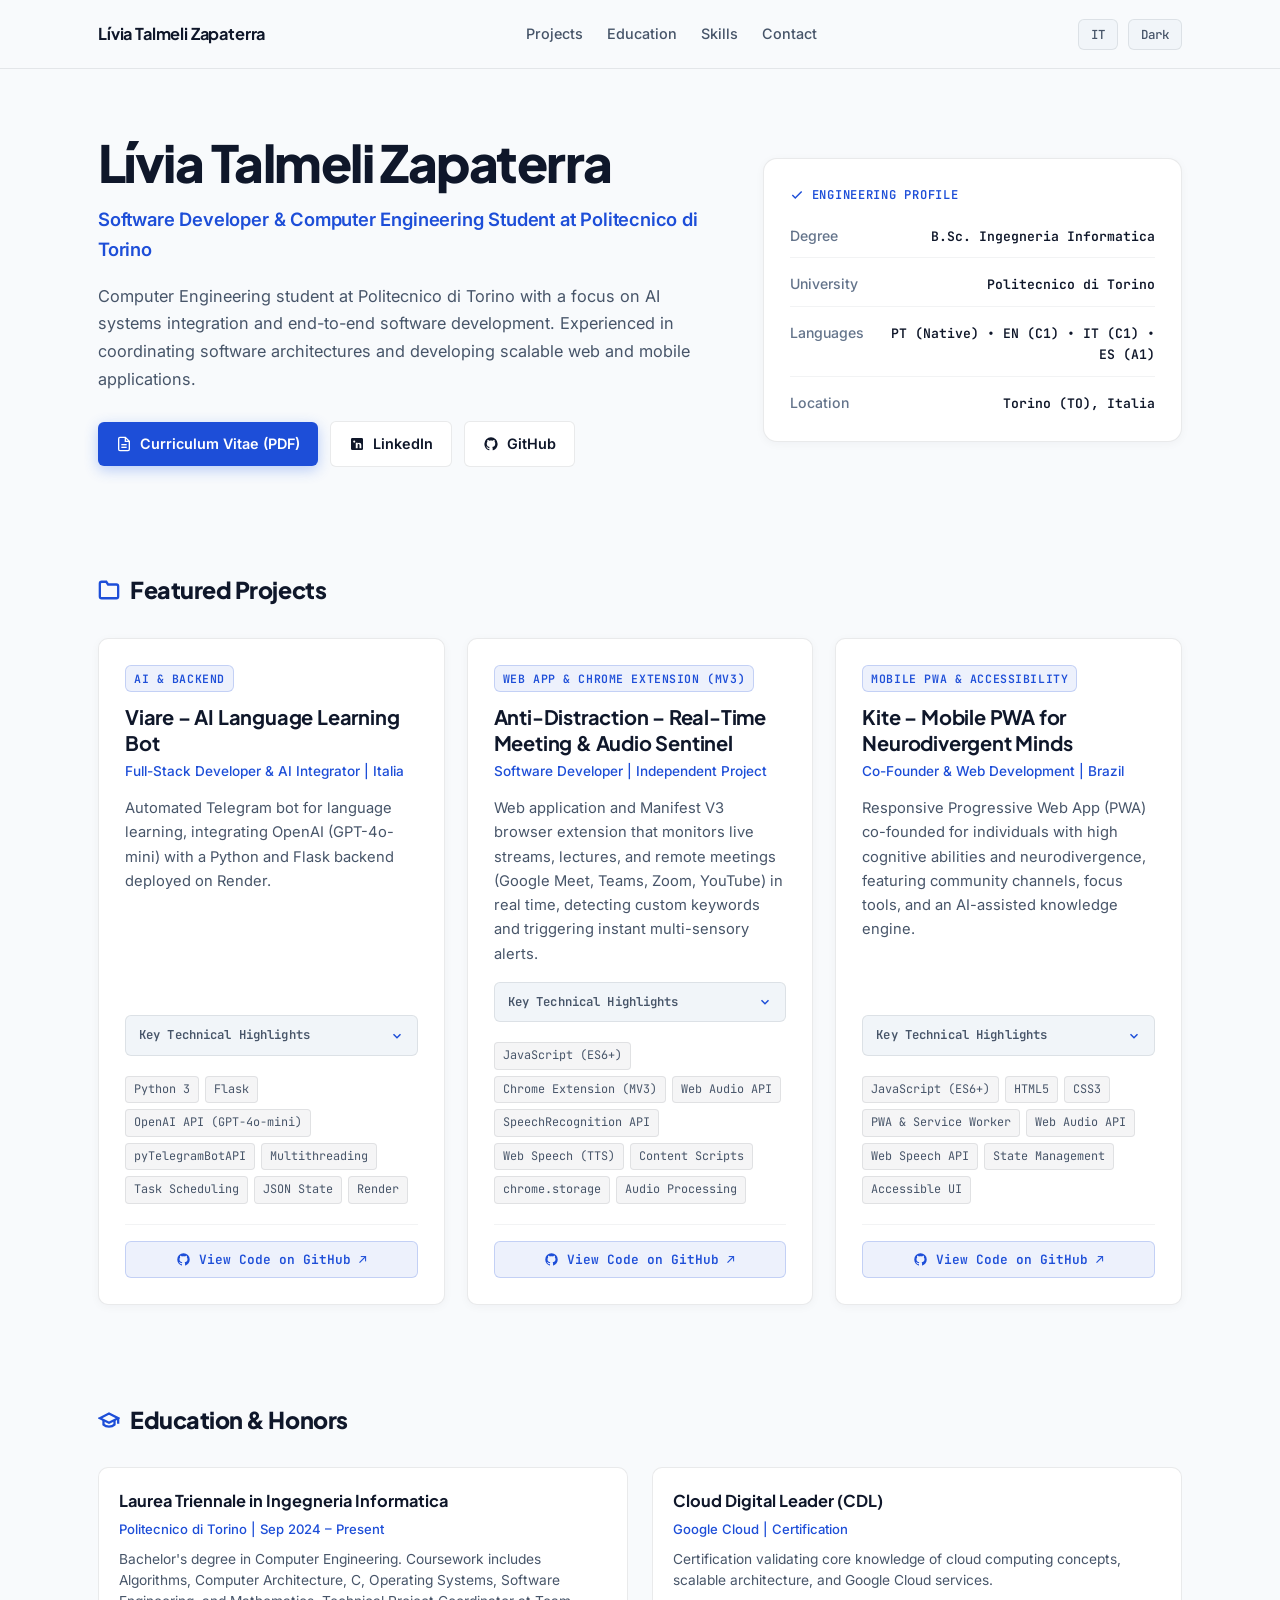
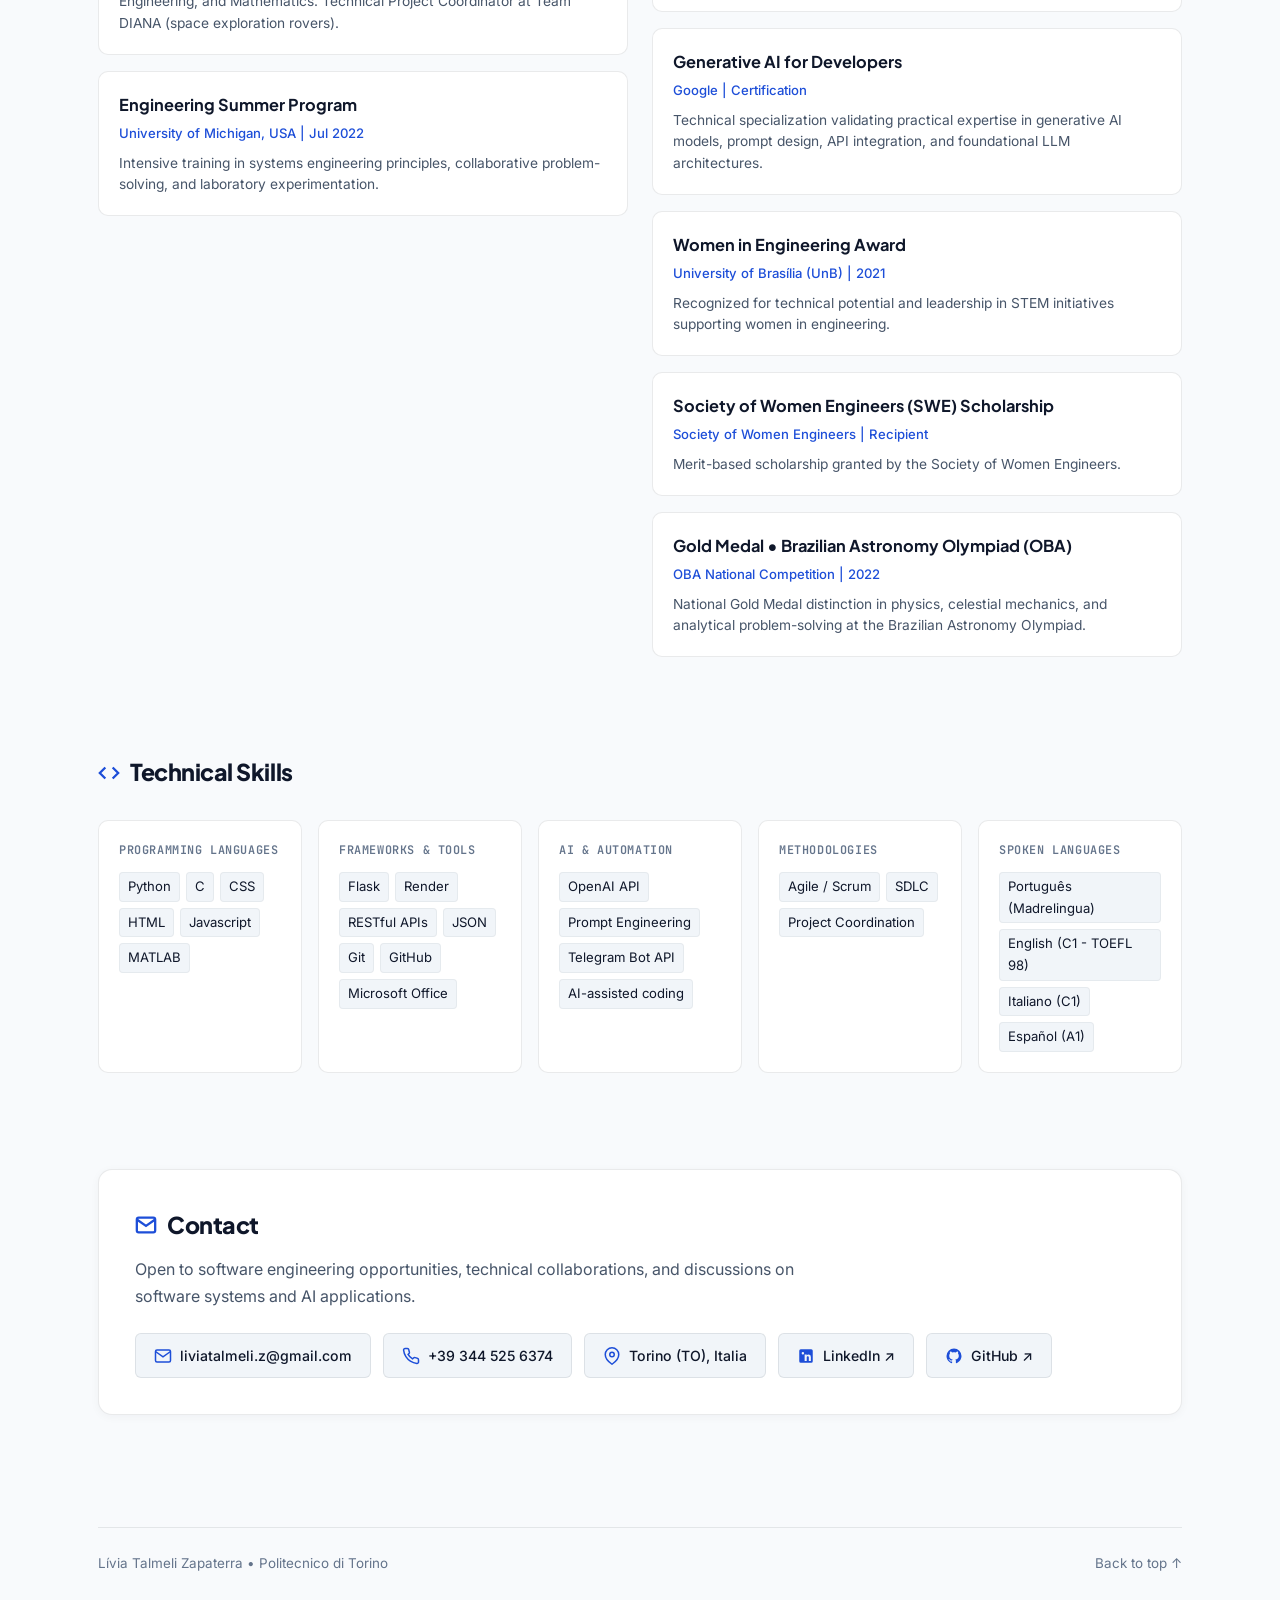
==== commit 5ef2403a: "Add files via upload" ====
--- a/index.html
+++ b/index.html
@@ -60,9 +60,9 @@
           </p>
 
           <div class="hero-actions-row">
-            <a href="assets/docs/Livia_Talmeli_Zapaterra_CV.html" target="_blank" class="btn-main btn-main-primary" data-i18n="btnResume">
+            <a id="hero-cv-link" href="assets/docs/CV_Livia_Talmeli_Zapaterra_EN.pdf" target="_blank" rel="noopener noreferrer" class="btn-main btn-main-primary">
               <svg width="16" height="16" viewBox="0 0 24 24" fill="none" stroke="currentColor" stroke-width="2"><path d="M14 2H6a2 2 0 0 0-2 2v16a2 2 0 0 0 2 2h12a2 2 0 0 0 2-2V8z"></path><polyline points="14 2 14 8 20 8"></polyline><line x1="16" y1="13" x2="8" y2="13"></line><line x1="16" y1="17" x2="8" y2="17"></line></svg>
-              <span>Curriculum Vitae (PDF)</span>
+              <span data-i18n="btnResume">Curriculum Vitae (PDF)</span>
             </a>
 
             <a href="https://www.linkedin.com/in/livia-talmeli-zapaterra" target="_blank" rel="noopener noreferrer" class="btn-main btn-main-outline">
@@ -293,32 +293,40 @@
         <!-- Column 2: Certifications & Honors -->
         <div class="info-column">
           <div class="info-box">
-            <h3 class="info-box-title">Google Cloud Digital Leader (CDL)</h3>
-            <div class="info-box-meta">Google Cloud | Certification</div>
+            <h3 class="info-box-title" data-i18n="certGcpTitle">Cloud Digital Leader (CDL)</h3>
+            <div class="info-box-meta" data-i18n="certGcpMeta">Google Cloud | Certification</div>
             <p class="info-box-desc" data-i18n="certGcpDesc">
               Certification validating core knowledge of cloud computing concepts, scalable architecture, and Google Cloud services.
             </p>
           </div>
 
           <div class="info-box">
+            <h3 class="info-box-title" data-i18n="certGenAiTitle">Generative AI for Developers</h3>
+            <div class="info-box-meta" data-i18n="certGenAiMeta">Google | Certification</div>
+            <p class="info-box-desc" data-i18n="certGenAiDesc">
+              Technical specialization validating practical expertise in generative AI models, prompt design, API integration, and foundational LLM architectures.
+            </p>
+          </div>
+
+          <div class="info-box">
             <h3 class="info-box-title">Women in Engineering Award</h3>
-            <div class="info-box-meta">University of Brasília (UnB) | 2021</div>
+            <div class="info-box-meta" data-i18n="awardUnbMeta">University of Brasília (UnB) | 2021</div>
             <p class="info-box-desc" data-i18n="awardUnbDesc">
               Recognized for technical potential and leadership in STEM initiatives supporting women in engineering.
             </p>
           </div>
 
           <div class="info-box">
-            <h3 class="info-box-title">Society of Women Engineers (SWE) Scholarship</h3>
-            <div class="info-box-meta">Society of Women Engineers | Recipient</div>
+            <h3 class="info-box-title" data-i18n="awardSweTitle">Society of Women Engineers (SWE) Scholarship</h3>
+            <div class="info-box-meta" data-i18n="awardSweMeta">Society of Women Engineers | Recipient</div>
             <p class="info-box-desc" data-i18n="awardSweDesc">
               Merit-based scholarship granted by the Society of Women Engineers.
             </p>
           </div>
 
           <div class="info-box">
-            <h3 class="info-box-title">Gold Medal • Brazilian Astronomy Olympiad (OBA)</h3>
-            <div class="info-box-meta">OBA National Competition | 2022</div>
+            <h3 class="info-box-title" data-i18n="awardObaTitle">Gold Medal • Brazilian Astronomy Olympiad (OBA)</h3>
+            <div class="info-box-meta" data-i18n="awardObaMeta">OBA National Competition | 2022</div>
             <p class="info-box-desc" data-i18n="awardObaDesc">
               National Gold Medal distinction in physics, celestial mechanics, and analytical problem-solving at the Brazilian Astronomy Olympiad.
             </p>
